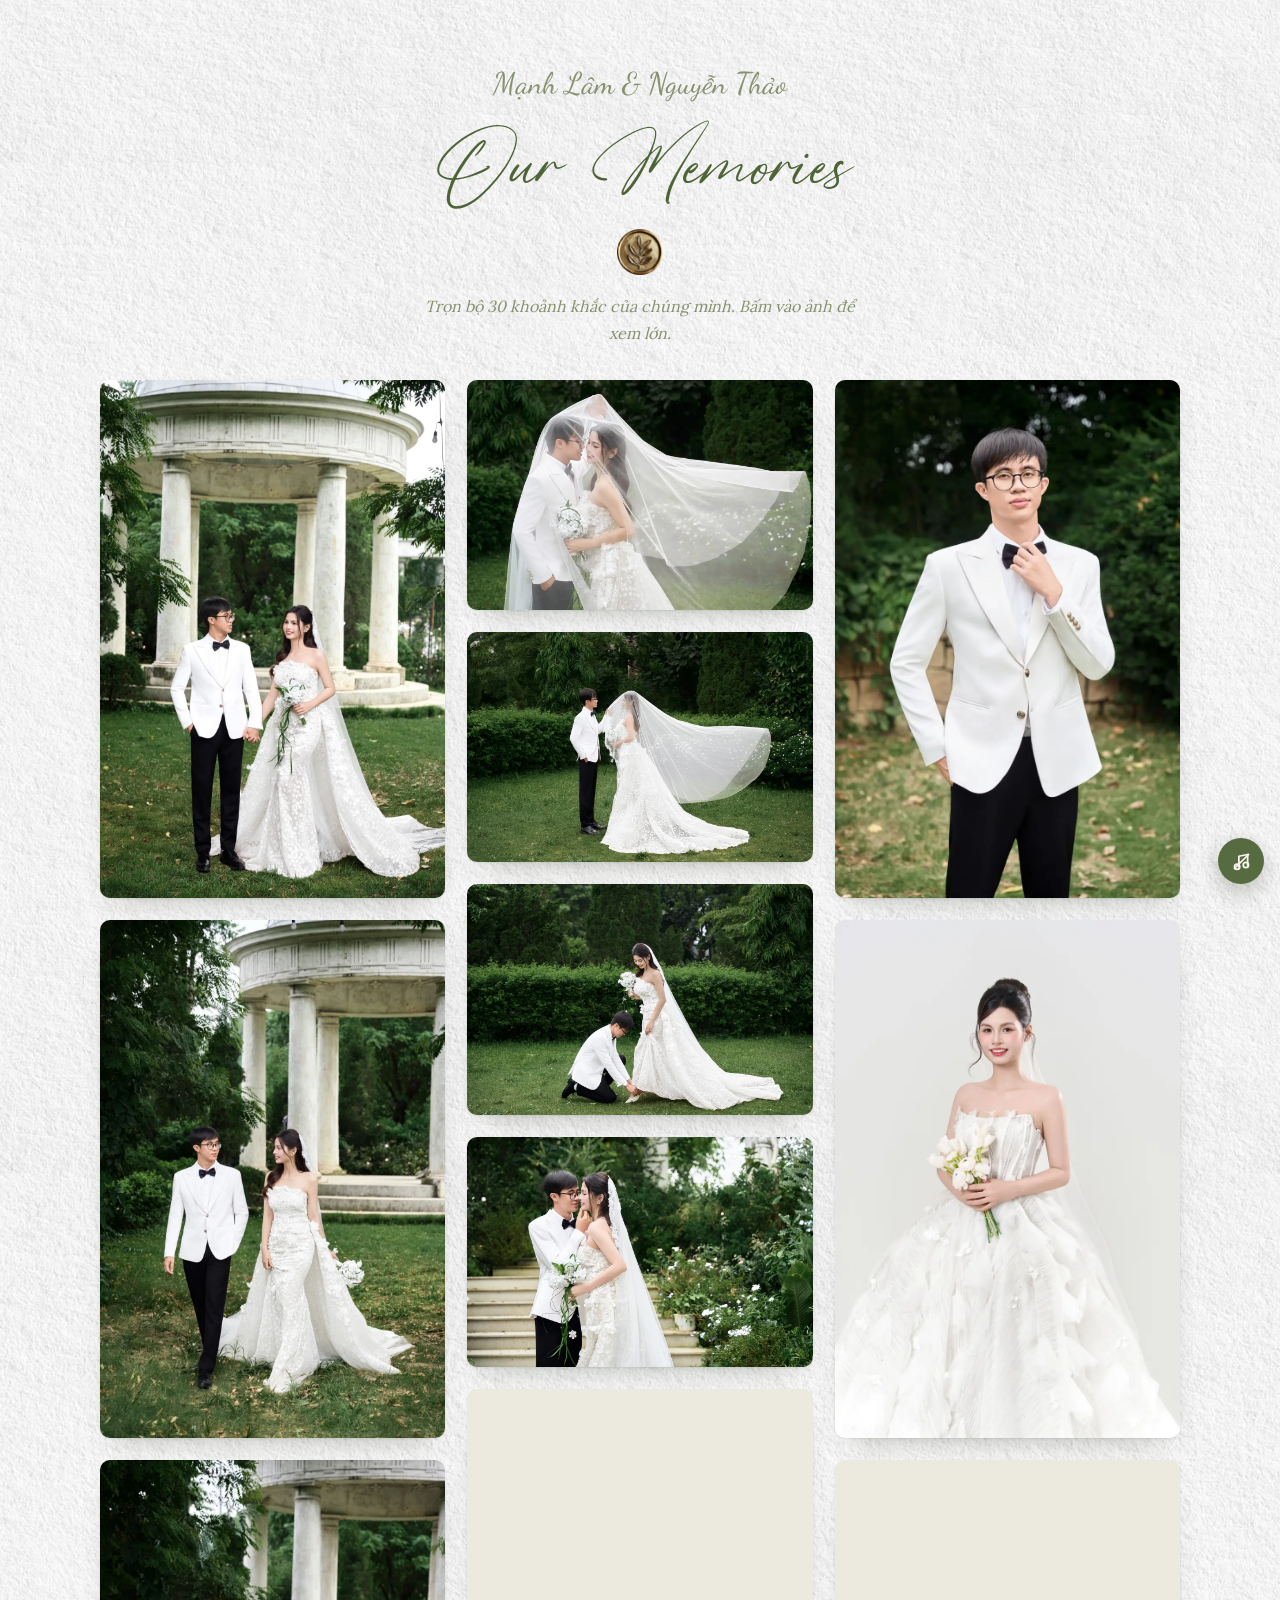
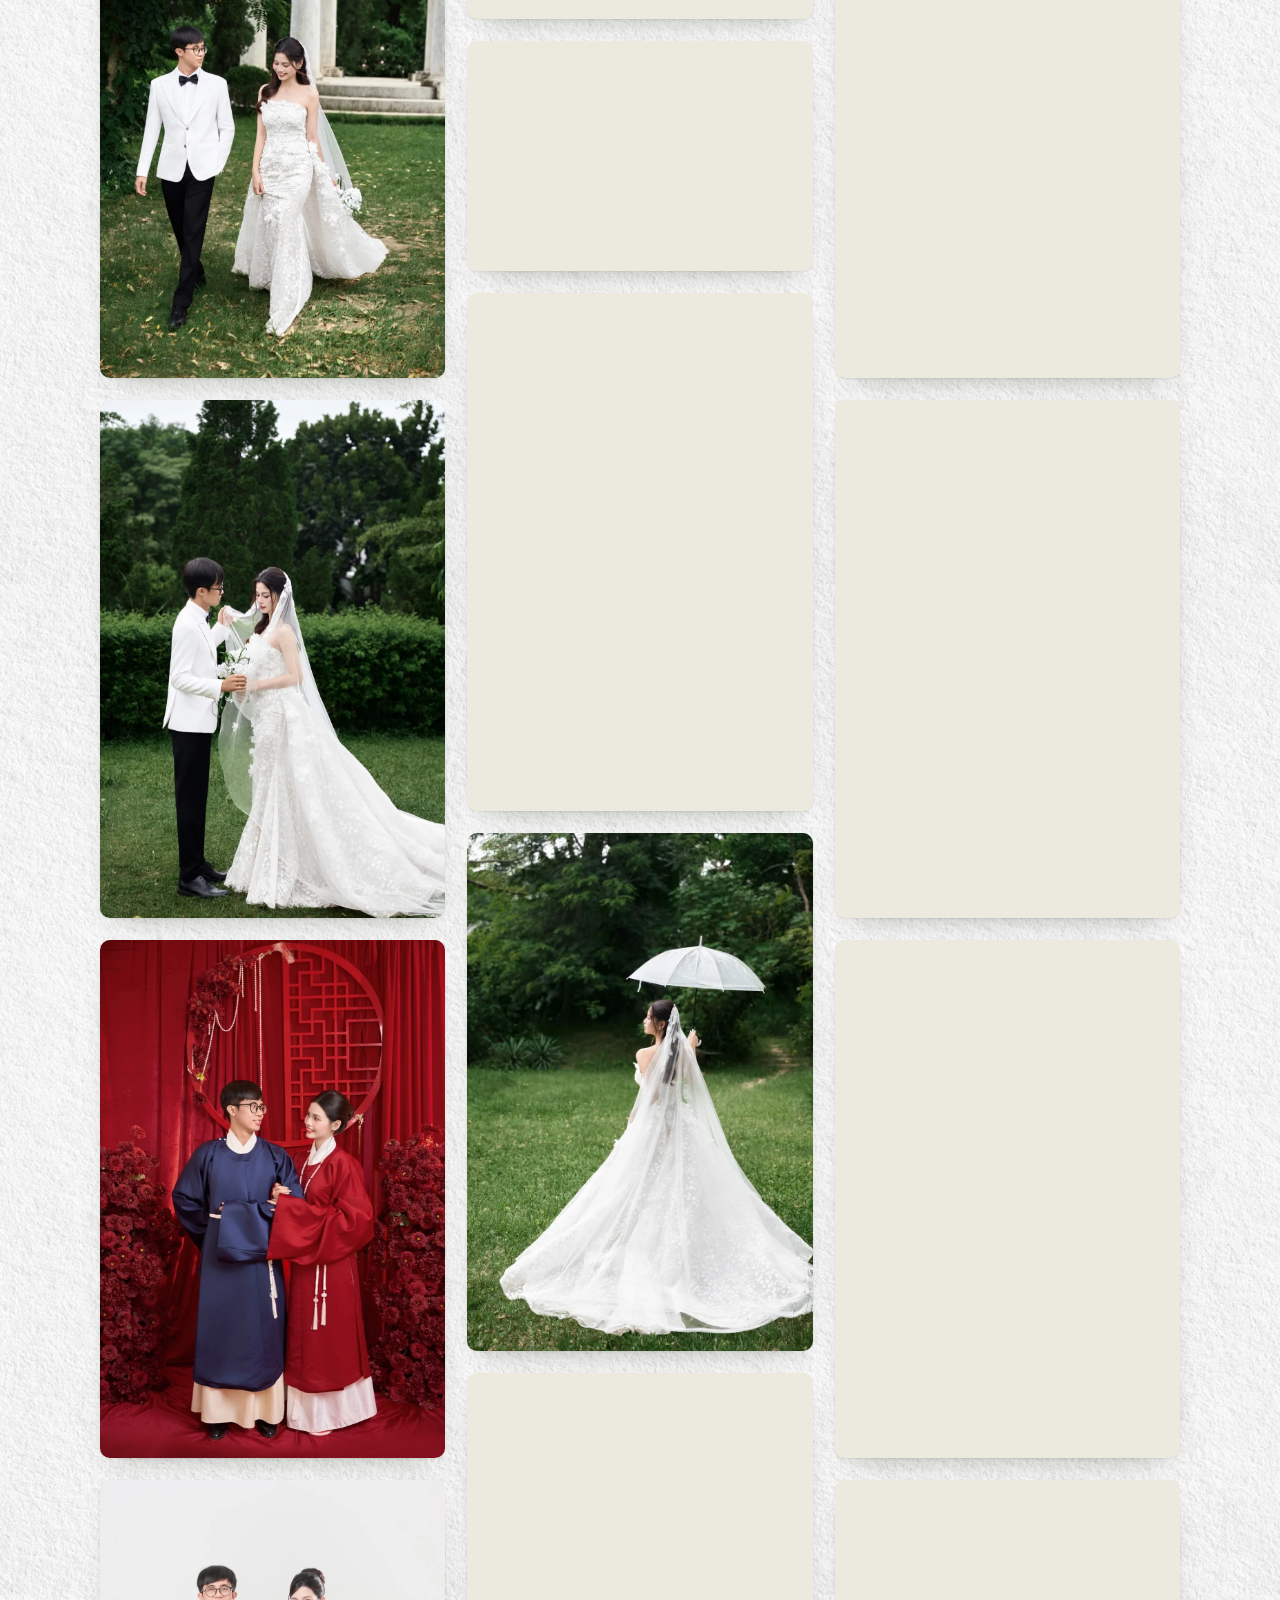
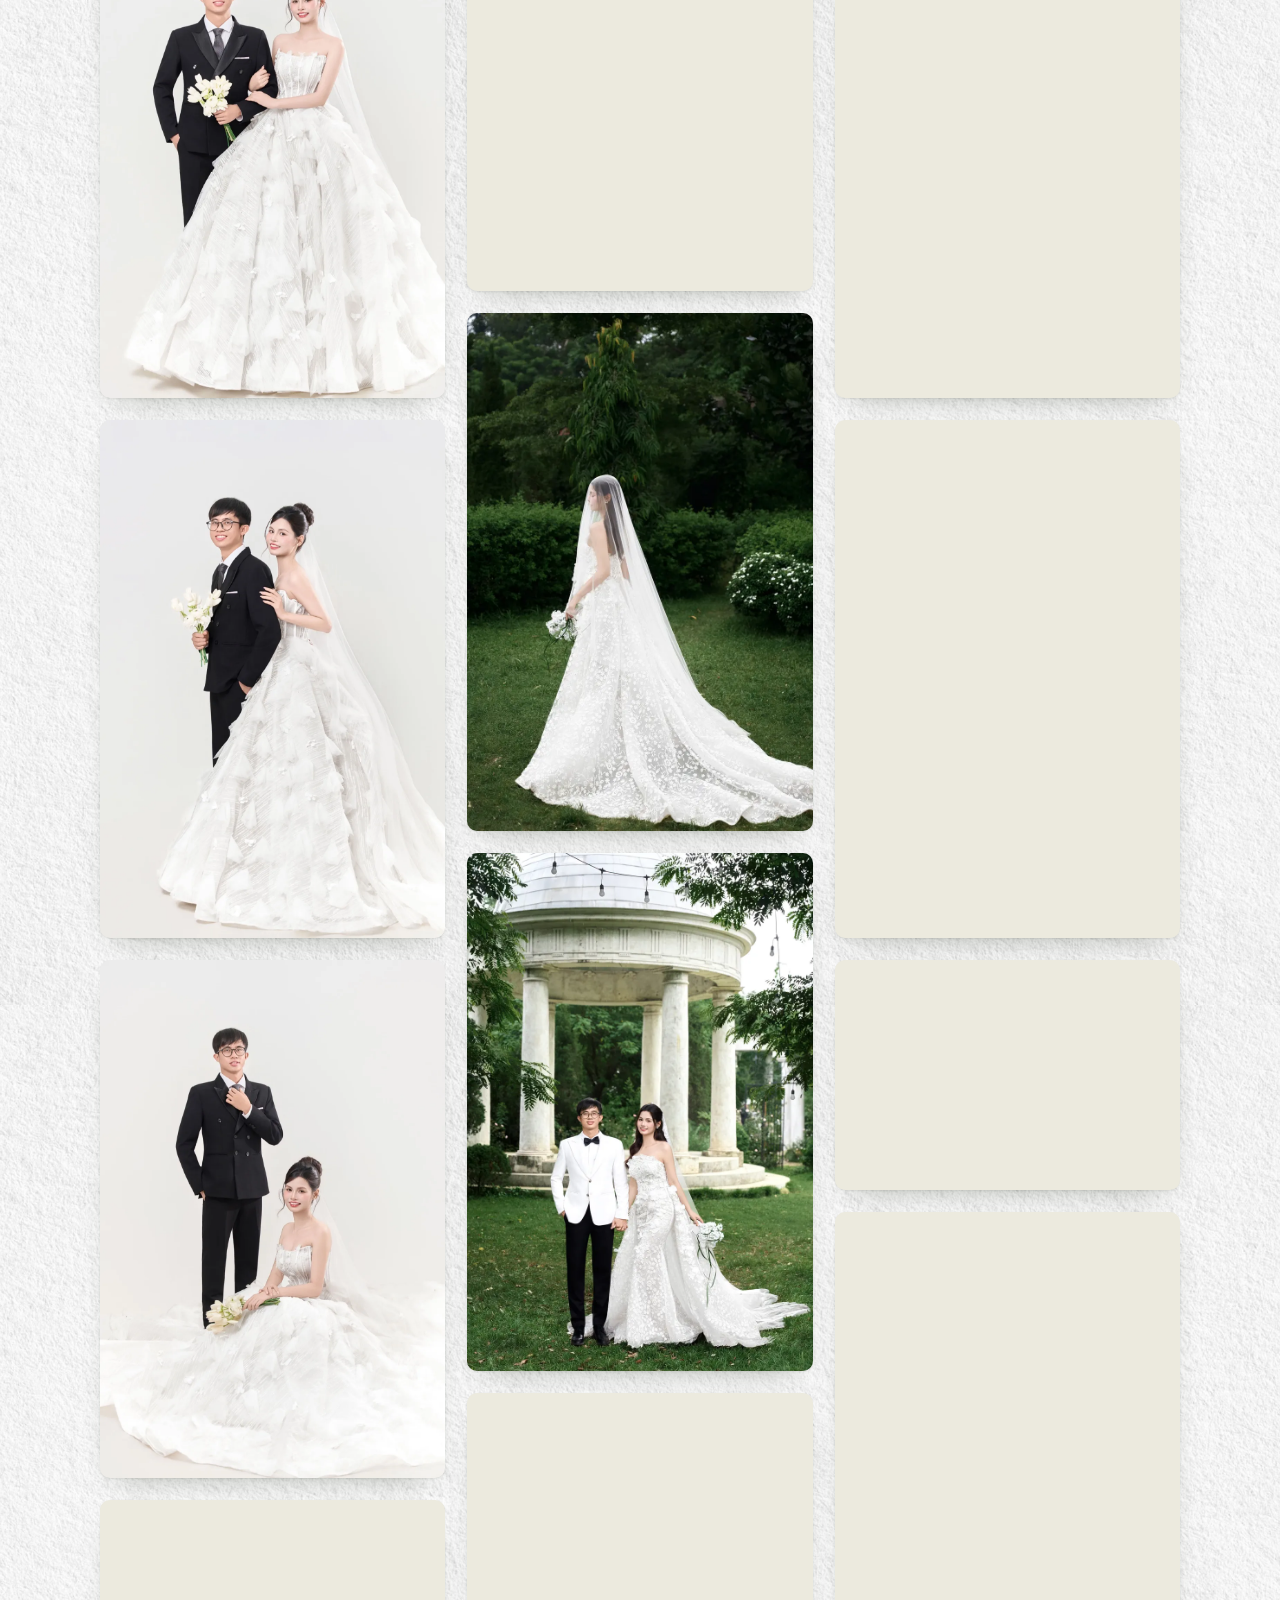
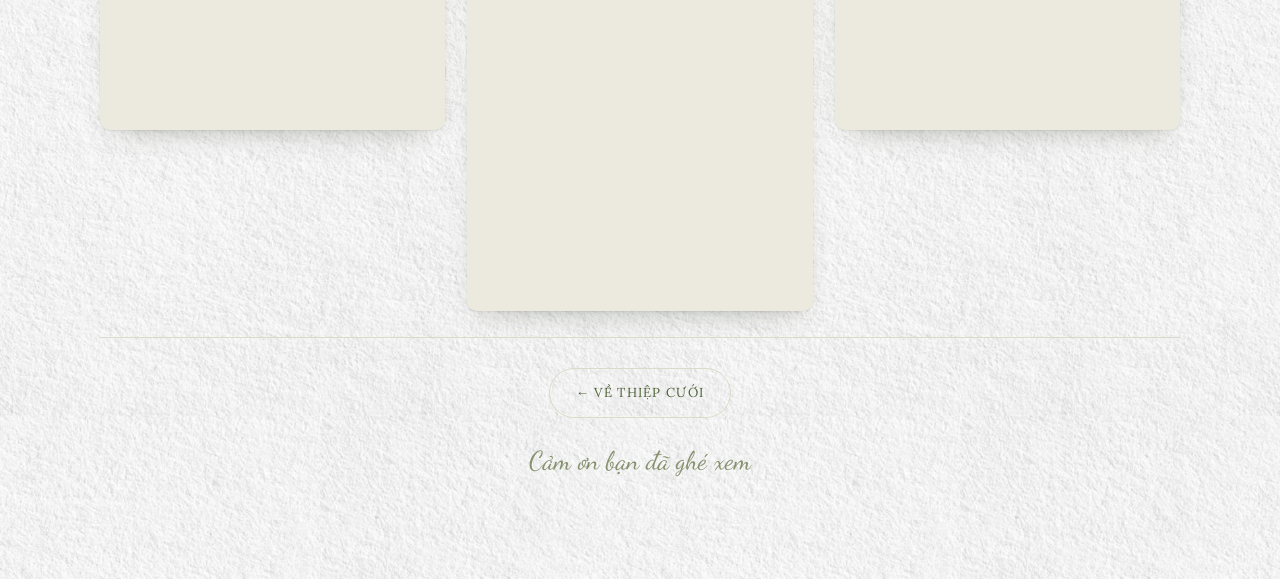
==== album.html @ 91234e89 "Create album page" ====
<!doctype html>
<html lang="vi">
  <head>
    <meta charset="utf-8" />
    <meta
      name="viewport"
      content="width=device-width, initial-scale=1, viewport-fit=cover"
    />
    <title>Album ảnh cưới - Mạnh Lâm &amp; Nguyễn Thảo</title>
    <meta
      name="description"
      content="Trọn bộ 30 ảnh cưới của Mạnh Lâm và Nguyễn Thảo."
    />
    <link rel="canonical" href="https://manhthao-wedding-ashen.vercel.app/album.html" />
    <meta property="og:type" content="website" />
    <meta property="og:site_name" content="Thiệp cưới Mạnh Lâm &amp; Nguyễn Thảo" />
    <meta property="og:locale" content="vi_VN" />
    <meta property="og:url" content="https://manhthao-wedding-ashen.vercel.app/album.html" />
    <meta property="og:title" content="Album ảnh cưới - Mạnh Lâm &amp; Nguyễn Thảo" />
    <meta
      property="og:description"
      content="Trọn bộ 30 ảnh cưới của Mạnh Lâm và Nguyễn Thảo."
    />
    <meta
      property="og:image"
      content="https://manhthao-wedding-ashen.vercel.app/asset/images/share.jpg"
    />
    <meta property="og:image:type" content="image/jpeg" />
    <meta property="og:image:width" content="1200" />
    <meta property="og:image:height" content="630" />
    <meta name="twitter:card" content="summary_large_image" />
    <link rel="stylesheet" href="asset/css/02-fonts.css" />
    <link rel="stylesheet" href="asset/css/04-text-size-adjust.css" />
    <style>
      @font-face {
        font-family: "High Spirited";
        src: url("asset/fonts/vip-high-spirited.otf") format("opentype");
        font-style: normal;
        font-display: swap;
      }

      :root {
        --paper: #f7f5ee;
        --ink: #4e6437;
        --line: #d9dcc9;
        --mute: #86916f;
        --veil: rgba(24, 31, 17, 0.95);
      }

      *,
      *::before,
      *::after {
        box-sizing: border-box;
      }

      body {
        margin: 0;
        background: var(--paper) url("asset/images/background.jpg") repeat center /
          640px auto;
        color: var(--ink);
        font: 400 16px/1.65 Lora, Georgia, "Times New Roman", serif;
      }

      a {
        color: inherit;
      }

      :focus-visible {
        outline: 2px solid var(--ink);
        outline-offset: 3px;
      }

      .page {
        max-width: 1120px;
        margin: 0 auto;
        padding: 0 20px 96px;
      }

      /* ---------- đầu trang ---------- */
      .masthead {
        text-align: center;
        padding: 68px 0 34px;
      }

      .eyebrow {
        font-family: "Dancing Script", cursive;
        font-size: 30px;
        line-height: 1;
        color: var(--mute);
      }

      .display {
        margin: 6px 0 0;
        font-family: "High Spirited", "Brush Script MT", cursive;
        font-size: clamp(62px, 12vw, 104px);
        font-weight: 400;
        line-height: 1.05;
        text-wrap: balance;
      }

      /* con dấu sáp nhánh ô liu, lấy lại từ thiệp */
      .seal {
        display: block;
        width: 46px;
        height: 46px;
        margin: 16px auto 18px;
      }

      .standfirst {
        max-width: 46ch;
        margin: 0 auto;
        font-style: italic;
        color: var(--mute);
      }

      /* ---------- lưới ảnh ---------- */
      .gallery {
        columns: 3 260px;
        column-gap: 22px;
      }

      .shot {
        margin: 0 0 22px;
        break-inside: avoid;
      }

      .shot button {
        all: unset;
        display: block;
        width: 100%;
        cursor: zoom-in;
      }

      .shot img {
        display: block;
        width: 100%;
        height: auto;
        border-radius: 10px;
        background: #eceade;
        box-shadow: 0 1px 2px rgba(39, 50, 28, 0.08),
          0 14px 30px -18px rgba(39, 50, 28, 0.4);
        transition: transform 0.45s cubic-bezier(0.2, 0.8, 0.2, 1),
          box-shadow 0.45s ease;
      }

      .shot button:hover img,
      .shot button:focus-visible img {
        transform: translateY(-3px);
        box-shadow: 0 2px 4px rgba(39, 50, 28, 0.1),
          0 22px 42px -18px rgba(39, 50, 28, 0.48);
      }

      /* hiện dần khi cuộn tới */
      .reveal {
        opacity: 0;
        transform: translateY(18px);
        transition: opacity 0.9s ease, transform 0.9s cubic-bezier(0.2, 0.8, 0.2, 1);
      }

      .reveal.in {
        opacity: 1;
        transform: none;
      }

      /* ---------- chân trang ---------- */
      .foot {
        margin-top: 26px;
        padding-top: 30px;
        border-top: 1px solid var(--line);
        text-align: center;
      }

      .back {
        display: inline-flex;
        align-items: center;
        gap: 10px;
        padding: 13px 26px;
        border: 1px solid var(--line);
        border-radius: 9999px;
        font-size: 13px;
        letter-spacing: 0.1em;
        text-transform: uppercase;
        text-decoration: none;
        transition: background 0.25s ease, border-color 0.25s ease, color 0.25s ease;
      }

      .back:hover {
        background: var(--ink);
        border-color: var(--ink);
        color: var(--paper);
      }

      .signoff {
        margin: 22px 0 0;
        font-family: "Dancing Script", cursive;
        font-size: 26px;
        color: var(--mute);
      }

      /* ---------- xem toàn màn hình ---------- */
      .viewer {
        position: fixed;
        inset: 0;
        z-index: 90;
        display: none;
        align-items: center;
        justify-content: center;
        padding: 22px;
        background: var(--veil);
        opacity: 0;
        transition: opacity 0.22s ease;
      }

      .viewer.open {
        display: flex;
        opacity: 1;
      }

      .viewer img {
        max-width: 100%;
        max-height: calc(100dvh - 112px);
        display: block;
        object-fit: contain;
        border-radius: 4px;
        box-shadow: 0 30px 70px -24px rgba(0, 0, 0, 0.8);
        transition: opacity 0.22s ease;
      }

      .viewer .count {
        position: absolute;
        left: 0;
        right: 0;
        bottom: 24px;
        text-align: center;
        color: rgba(247, 245, 238, 0.82);
        font-size: 13px;
        letter-spacing: 0.14em;
        font-variant-numeric: tabular-nums;
      }

      .viewer button {
        position: absolute;
        display: grid;
        place-items: center;
        border: 1px solid rgba(247, 245, 238, 0.3);
        border-radius: 9999px;
        background: rgba(24, 31, 17, 0.34);
        color: rgba(247, 245, 238, 0.94);
        cursor: pointer;
        transition: background 0.22s ease;
      }

      .viewer button:hover {
        background: rgba(247, 245, 238, 0.18);
      }

      .viewer .prev,
      .viewer .next {
        top: 50%;
        transform: translateY(-50%);
        width: 48px;
        height: 48px;
        font-size: 22px;
        line-height: 1;
      }

      .viewer .prev {
        left: 16px;
      }

      .viewer .next {
        right: 16px;
      }

      .viewer .shut {
        top: 18px;
        right: 18px;
        width: 42px;
        height: 42px;
        font-size: 17px;
      }

      /* ---------- nhạc lễ đường ---------- */
      .tune {
        position: fixed;
        right: 16px;
        bottom: 16px;
        z-index: 60;
        width: 46px;
        height: 46px;
        display: grid;
        place-items: center;
        padding: 0;
        border: 0;
        border-radius: 9999px;
        background: var(--ink);
        color: var(--paper);
        cursor: pointer;
        opacity: 0.95;
        box-shadow: 0 8px 22px rgba(39, 50, 28, 0.28);
        transition: opacity 0.22s ease, transform 0.22s ease;
      }

      .tune:hover {
        opacity: 1;
        transform: translateY(-1px);
      }

      .tune svg {
        display: block;
        width: 21px;
        height: 21px;
        fill: none;
        stroke: currentColor;
        stroke-width: 2;
        stroke-linecap: round;
        stroke-linejoin: round;
      }

      .tune .slash {
        display: none;
      }

      .tune.off .slash {
        display: block;
      }

      @media (max-width: 700px) {
        .page {
          padding: 0 14px 76px;
        }

        .masthead {
          padding: 44px 0 24px;
        }

        .gallery {
          columns: 2 140px;
          column-gap: 12px;
        }

        .shot {
          margin-bottom: 12px;
        }

        .shot img {
          border-radius: 7px;
        }

        .viewer .prev,
        .viewer .next {
          width: 40px;
          height: 40px;
        }
      }

      @media (prefers-reduced-motion: reduce) {
        *,
        *::before,
        *::after {
          transition: none !important;
        }

        .reveal {
          opacity: 1;
          transform: none;
        }
      }
    </style>
  </head>
  <body>
    <div class="page">
      <header class="masthead">
        <div class="eyebrow">Mạnh Lâm &amp; Nguyễn Thảo</div>
        <h1 class="display">Our Memories</h1>
        <img
          class="seal"
          src="asset/images/side-card-icon.png"
          alt=""
          width="46"
          height="46"
        />
        <p class="standfirst">
          Trọn bộ 30 khoảnh khắc của chúng mình. Bấm vào ảnh để xem lớn.
        </p>
      </header>

      <main class="gallery">
        <figure class="shot reveal"><button type="button"><img src="asset/images/album-01.webp" width="1000" height="1500" loading="lazy" decoding="async" alt="Cô dâu chú rể bên hàng cột trắng trong vườn" /></button></figure>
        <figure class="shot reveal"><button type="button"><img src="asset/images/album-02.webp" width="1000" height="1500" loading="lazy" decoding="async" alt="Cô dâu chú rể dắt tay nhau dạo trong vườn" /></button></figure>
        <figure class="shot reveal"><button type="button"><img src="asset/images/album-03.webp" width="1000" height="1500" loading="lazy" decoding="async" alt="Cô dâu chú rể sánh bước dưới vòm cây" /></button></figure>
        <figure class="shot reveal"><button type="button"><img src="asset/images/album-04.webp" width="1000" height="1500" loading="lazy" decoding="async" alt="Chú rể chỉnh voan cho cô dâu trên thảm cỏ" /></button></figure>
        <figure class="shot reveal"><button type="button"><img src="asset/images/album-05.webp" width="1000" height="1500" loading="lazy" decoding="async" alt="Cô dâu chú rể trong trang phục truyền thống trên nền đỏ" /></button></figure>
        <figure class="shot reveal"><button type="button"><img src="asset/images/album-06.webp" width="1000" height="1500" loading="lazy" decoding="async" alt="Cô dâu chú rể chụp trong studio nền trắng" /></button></figure>
        <figure class="shot reveal"><button type="button"><img src="asset/images/album-07.webp" width="1000" height="1500" loading="lazy" decoding="async" alt="Cô dâu tựa vai chú rể, ảnh studio nền trắng" /></button></figure>
        <figure class="shot reveal"><button type="button"><img src="asset/images/album-08.webp" width="1000" height="1500" loading="lazy" decoding="async" alt="Cô dâu ngồi xoè váy, chú rể đứng bên cạnh" /></button></figure>
        <figure class="shot reveal"><button type="button"><img src="asset/images/album-09.webp" width="1200" height="800" loading="lazy" decoding="async" alt="Hai người cùng tung voan cưới trong vườn" /></button></figure>
        <figure class="shot reveal"><button type="button"><img src="asset/images/album-10.webp" width="1200" height="800" loading="lazy" decoding="async" alt="Chú rể nghiêng người bên cô dâu dưới lớp voan" /></button></figure>
        <figure class="shot reveal"><button type="button"><img src="asset/images/album-11.webp" width="1200" height="800" loading="lazy" decoding="async" alt="Voan cưới bay trong gió trên thảm cỏ" /></button></figure>
        <figure class="shot reveal"><button type="button"><img src="asset/images/album-12.webp" width="1200" height="800" loading="lazy" decoding="async" alt="Chú rể quỳ xuống chỉnh tà váy cho cô dâu" /></button></figure>
        <figure class="shot reveal"><button type="button"><img src="asset/images/album-13.webp" width="1200" height="800" loading="lazy" decoding="async" alt="Khoảnh khắc cận cảnh hai người bên bó hoa cưới" /></button></figure>
        <figure class="shot reveal"><button type="button"><img src="asset/images/album-14.webp" width="1200" height="800" loading="lazy" decoding="async" alt="Cô dâu chú rể trò chuyện dưới chiếc dù trắng" /></button></figure>
        <figure class="shot reveal"><button type="button"><img src="asset/images/album-15.webp" width="1200" height="800" loading="lazy" decoding="async" alt="Hai người che dù trắng giữa vườn cây xanh" /></button></figure>
        <figure class="shot reveal"><button type="button"><img src="asset/images/album-16.webp" width="800" height="1200" loading="lazy" decoding="async" alt="Chú rể nâng tay cô dâu trên thảm cỏ" /></button></figure>
        <figure class="shot reveal"><button type="button"><img src="asset/images/album-17.webp" width="800" height="1200" loading="lazy" decoding="async" alt="Cô dâu quay lưng, voan dài trải trên cỏ" /></button></figure>
        <figure class="shot reveal"><button type="button"><img src="asset/images/album-18.webp" width="800" height="1200" loading="lazy" decoding="async" alt="Cô dâu chú rể bên nhau dưới dù trắng" /></button></figure>
        <figure class="shot reveal"><button type="button"><img src="asset/images/album-19.webp" width="800" height="1200" loading="lazy" decoding="async" alt="Cô dâu một mình giữa vườn hoa trắng" /></button></figure>
        <figure class="shot reveal"><button type="button"><img src="asset/images/album-20.webp" width="800" height="1200" loading="lazy" decoding="async" alt="Cô dâu chú rể trước dãy cột của nhà vòm" /></button></figure>
        <figure class="shot reveal"><button type="button"><img src="asset/images/album-21.webp" width="800" height="1200" loading="lazy" decoding="async" alt="Chân dung chú rể chỉnh tay áo" /></button></figure>
        <figure class="shot reveal"><button type="button"><img src="asset/images/album-22.webp" width="800" height="1200" loading="lazy" decoding="async" alt="Chân dung chú rể trong vườn" /></button></figure>
        <figure class="shot reveal"><button type="button"><img src="asset/images/album-23.webp" width="800" height="1200" loading="lazy" decoding="async" alt="Chân dung cô dâu cầm hoa cưới" /></button></figure>
        <figure class="shot reveal"><button type="button"><img src="asset/images/album-24.webp" width="800" height="1200" loading="lazy" decoding="async" alt="Cô dâu trong chiếc váy xoè, ảnh studio" /></button></figure>
        <figure class="shot reveal"><button type="button"><img src="asset/images/album-25.webp" width="800" height="1200" loading="lazy" decoding="async" alt="Cô dâu chú rể đứng cạnh nhau trong studio" /></button></figure>
        <figure class="shot reveal"><button type="button"><img src="asset/images/album-26.webp" width="800" height="1200" loading="lazy" decoding="async" alt="Chú rể vest đen bên cô dâu váy cưới trắng" /></button></figure>
        <figure class="shot reveal"><button type="button"><img src="asset/images/album-27.webp" width="800" height="1200" loading="lazy" decoding="async" alt="Cô dâu chú rể tựa vào nhau trong studio" /></button></figure>
        <figure class="shot reveal"><button type="button"><img src="asset/images/album-28.webp" width="800" height="1200" loading="lazy" decoding="async" alt="Chú rể cầm hoa đứng sau cô dâu" /></button></figure>
        <figure class="shot reveal"><button type="button"><img src="asset/images/album-29.webp" width="1200" height="800" loading="lazy" decoding="async" alt="Cô dâu chú rể cùng nhìn về phía ống kính" /></button></figure>
        <figure class="shot reveal"><button type="button"><img src="asset/images/album-30.webp" width="800" height="1200" loading="lazy" decoding="async" alt="Cô dâu chú rể bên khung cửa sổ đầy nắng" /></button></figure>
      </main>

      <footer class="foot">
        <a class="back" href="index.html">← Về thiệp cưới</a>
        <p class="signoff">Cảm ơn bạn đã ghé xem</p>
      </footer>
    </div>

    <div
      class="viewer"
      id="viewer"
      role="dialog"
      aria-modal="true"
      aria-label="Xem ảnh cỡ lớn"
    >
      <button class="shut" type="button" id="shut" aria-label="Đóng">✕</button>
      <button class="prev" type="button" id="prev" aria-label="Ảnh trước">‹</button>
      <img id="stage" alt="" />
      <button class="next" type="button" id="next" aria-label="Ảnh sau">›</button>
      <div class="count" id="count"></div>
    </div>

    <audio id="song" src="asset/audio/le_duong.m4a" loop preload="metadata"></audio>
    <button class="tune off" type="button" id="tune" aria-pressed="false" title="Bật nhạc">
      <svg viewBox="0 0 24 24" aria-hidden="true">
        <path d="M9 18V6l10-2v12" />
        <circle cx="7" cy="18" r="3" />
        <circle cx="17" cy="16" r="3" />
        <path class="slash" d="M4 20L20 4" />
      </svg>
    </button>

    <script>
      (function () {
        var shots = [].slice.call(document.querySelectorAll(".gallery img"));
        var viewer = document.getElementById("viewer");
        var stage = document.getElementById("stage");
        var count = document.getElementById("count");
        var at = 0;

        /* hiện dần khi cuộn tới */
        var figures = [].slice.call(document.querySelectorAll(".reveal"));
        if ("IntersectionObserver" in window) {
          var obs = new IntersectionObserver(
            function (entries) {
              entries.forEach(function (entry) {
                if (!entry.isIntersecting) return;
                entry.target.classList.add("in");
                obs.unobserve(entry.target);
              });
            },
            { rootMargin: "0px 0px -8% 0px", threshold: 0.05 }
          );
          figures.forEach(function (f) {
            obs.observe(f);
          });
        } else {
          figures.forEach(function (f) {
            f.classList.add("in");
          });
        }

        /* tải sẵn ảnh liền kề để lật cho mượt */
        function warm(i) {
          [i - 1, i + 1].forEach(function (j) {
            var shot = shots[(j + shots.length) % shots.length];
            if (!shot) return;
            var im = new Image();
            im.decoding = "async";
            im.src = shot.src;
          });
        }

        function show(i) {
          at = (i + shots.length) % shots.length;
          var shot = shots[at];
          stage.style.opacity = "0";
          var pre = new Image();
          pre.onload = function () {
            stage.src = shot.src;
            stage.alt = shot.alt;
            requestAnimationFrame(function () {
              stage.style.opacity = "1";
            });
          };
          pre.src = shot.src;
          count.textContent = at + 1 + " / " + shots.length;
          warm(at);
        }

        function open(i) {
          show(i);
          viewer.classList.add("open");
          document.body.style.overflow = "hidden";
        }

        function shut() {
          viewer.classList.remove("open");
          document.body.style.overflow = "";
          stage.removeAttribute("src");
        }

        shots.forEach(function (shot, i) {
          shot.parentNode.addEventListener("click", function () {
            open(i);
          });
        });

        document.getElementById("shut").addEventListener("click", shut);
        document.getElementById("prev").addEventListener("click", function () {
          show(at - 1);
        });
        document.getElementById("next").addEventListener("click", function () {
          show(at + 1);
        });
        viewer.addEventListener("click", function (e) {
          if (e.target === viewer) shut();
        });

        document.addEventListener("keydown", function (e) {
          if (!viewer.classList.contains("open")) return;
          if (e.key === "Escape") shut();
          if (e.key === "ArrowLeft") show(at - 1);
          if (e.key === "ArrowRight") show(at + 1);
        });

        /* quẹt ngang trên điện thoại */
        var x0 = null;
        var y0 = null;
        viewer.addEventListener(
          "touchstart",
          function (e) {
            var t = e.changedTouches[0];
            x0 = t.clientX;
            y0 = t.clientY;
          },
          { passive: true }
        );
        viewer.addEventListener(
          "touchend",
          function (e) {
            if (x0 === null) return;
            var t = e.changedTouches[0];
            var dx = t.clientX - x0;
            var dy = t.clientY - y0;
            x0 = null;
            if (Math.abs(dx) > 45 && Math.abs(dx) > Math.abs(dy)) {
              show(dx < 0 ? at + 1 : at - 1);
            }
          },
          { passive: true }
        );
      })();
    </script>
  </body>
</html>
---- asset/css/02-fonts.css ----
@font-face{font-family:'Lora';src:url('../fonts/lora-regular.ttf') format('truetype');font-style:normal;font-weight:400;font-display:swap;}
@font-face{font-family:'Lora';src:url('../fonts/lora-semibold.ttf') format('truetype');font-style:normal;font-weight:600;font-display:swap;}
@font-face{font-family:'Dancing Script';src:url('../fonts/DancingScript-Regular.ttf') format('truetype');font-style:normal;font-weight:400;font-display:swap;}
@font-face{font-family:'Dancing Script';src:url('../fonts/DancingScript-Medium.ttf') format('truetype');font-style:normal;font-weight:500;font-display:swap;}
@font-face{font-family:'Dancing Script';src:url('../fonts/DancingScript-SemiBold.ttf') format('truetype');font-style:normal;font-weight:600;font-display:swap;}
@font-face{font-family:'Dancing Script';src:url('../fonts/DancingScript-Bold.ttf') format('truetype');font-style:normal;font-weight:700;font-display:swap;}
---- asset/css/04-text-size-adjust.css ----
html {
  -webkit-text-size-adjust: 100%;
  text-size-adjust: 100%;
}
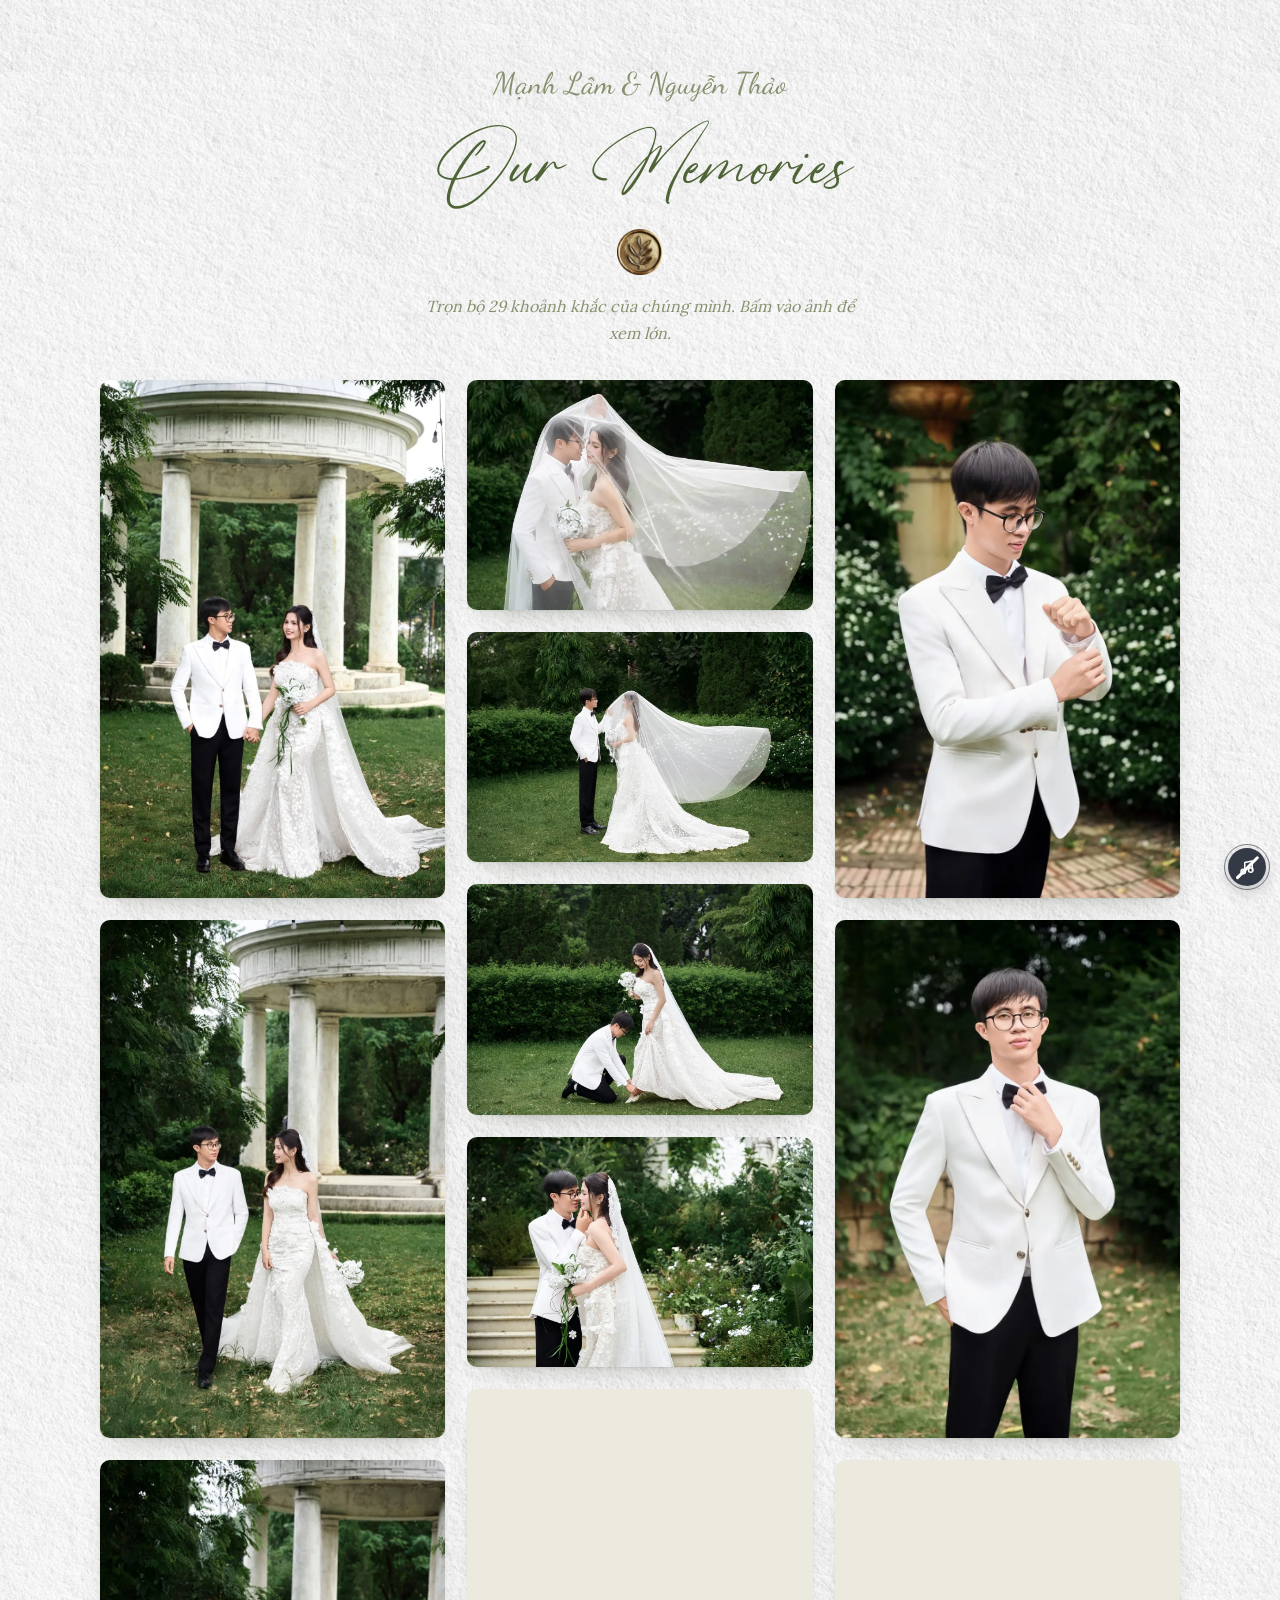
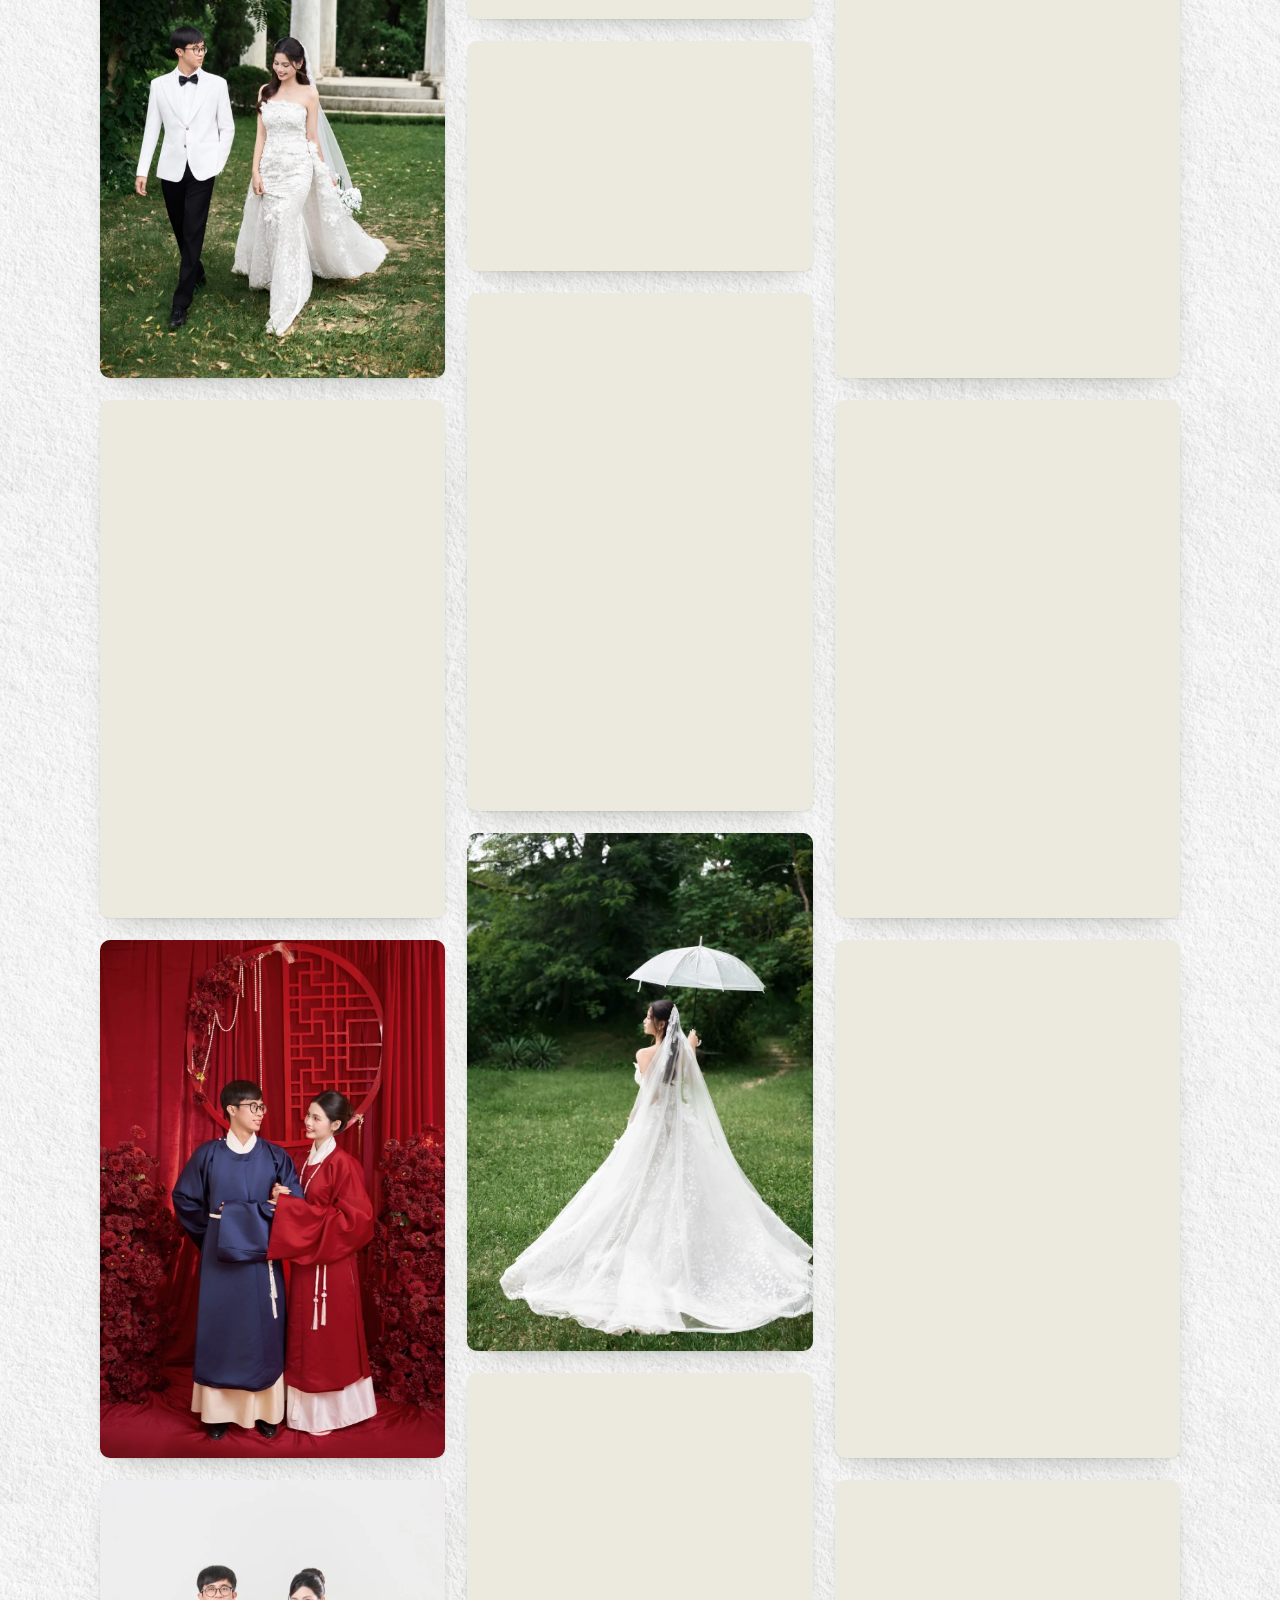
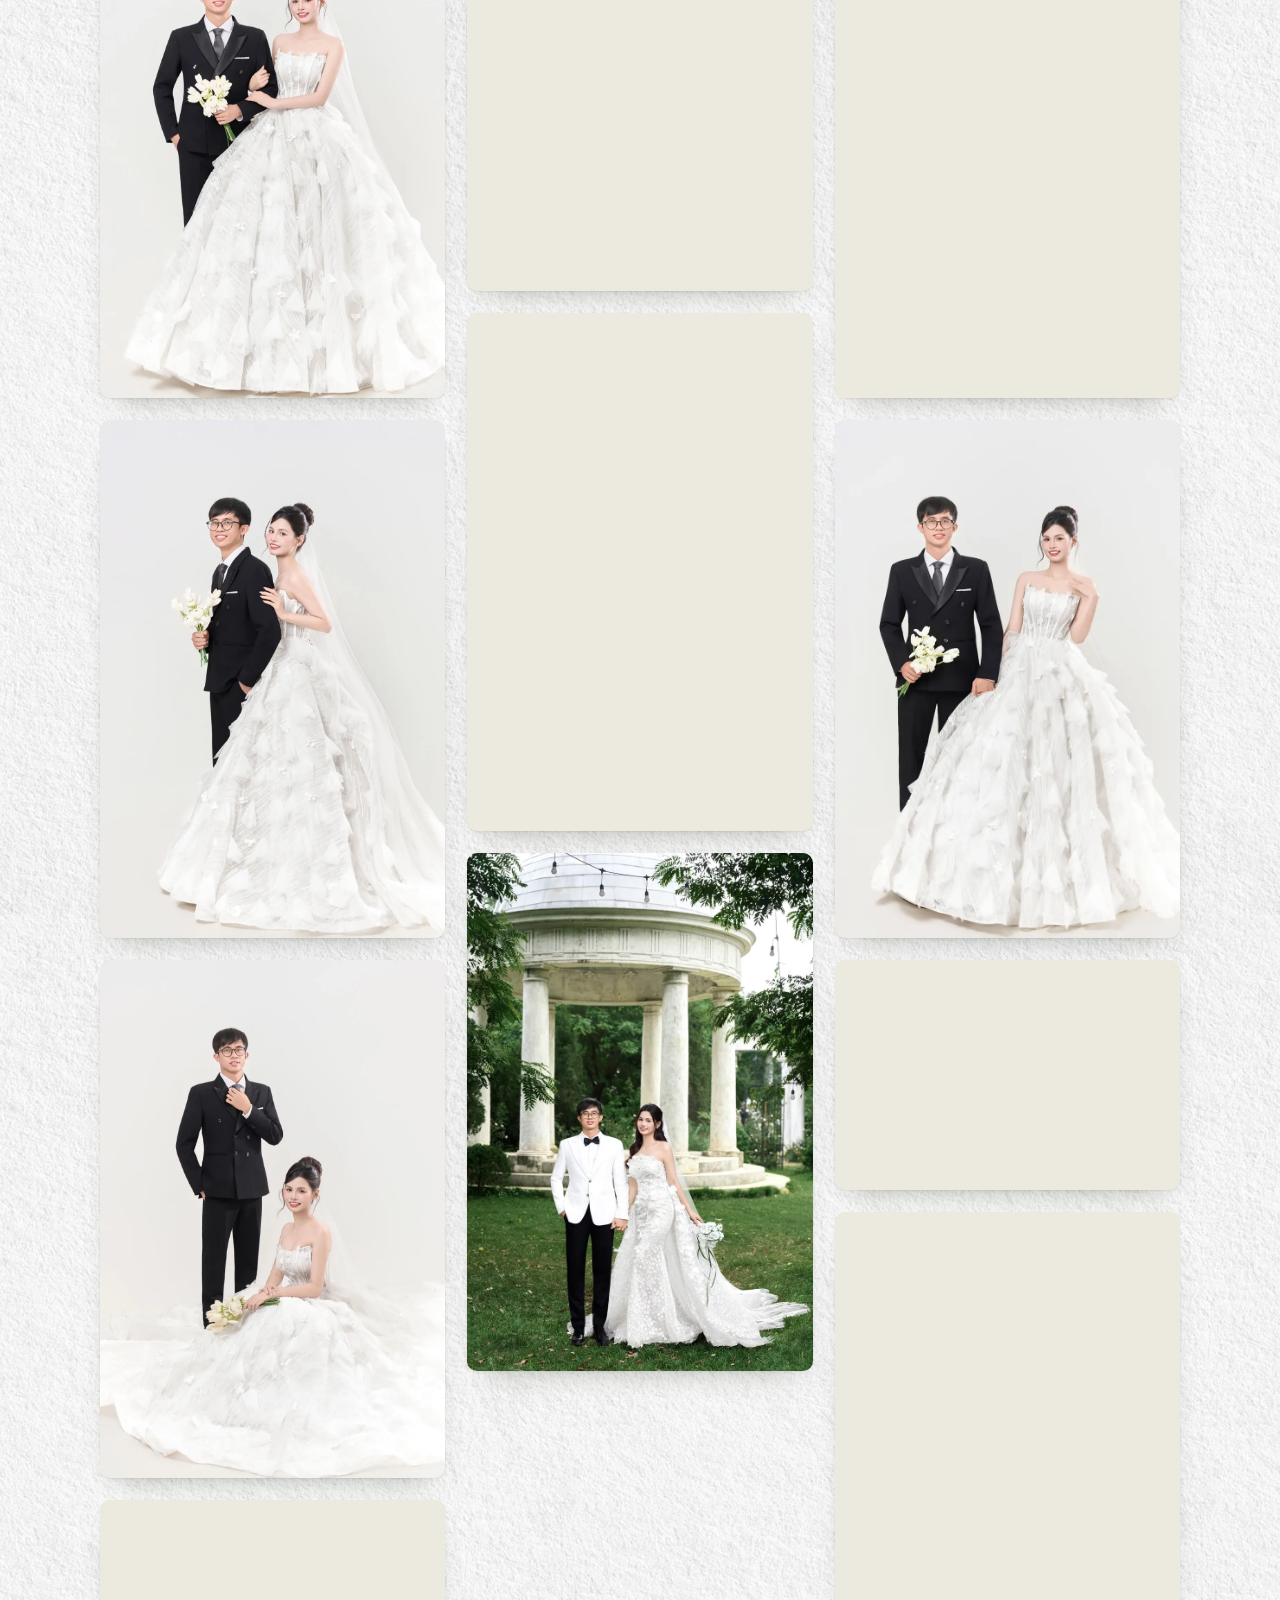
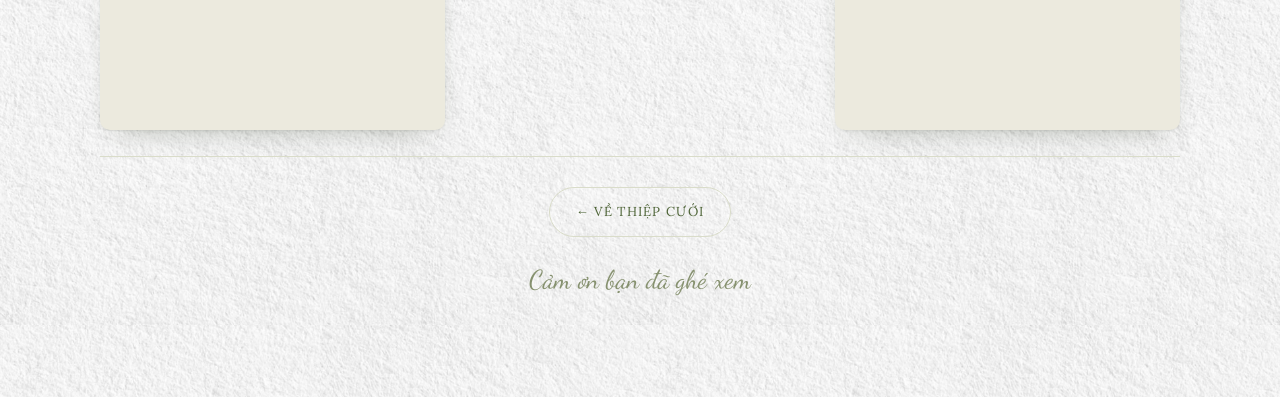
==== commit f160298f: "update" ====
--- a/album.html
+++ b/album.html
@@ -7,9 +7,12 @@
       content="width=device-width, initial-scale=1, viewport-fit=cover"
     />
     <title>Album ảnh cưới - Mạnh Lâm &amp; Nguyễn Thảo</title>
+    <link rel="icon" sizes="32x32" href="asset/images/favicon-32.png" />
+    <link rel="icon" sizes="64x64" href="asset/images/favicon-64.png" />
+    <link rel="apple-touch-icon" href="asset/images/apple-touch-icon.png" />
     <meta
       name="description"
-      content="Trọn bộ 30 ảnh cưới của Mạnh Lâm và Nguyễn Thảo."
+      content="Trọn bộ 29 ảnh cưới của Mạnh Lâm và Nguyễn Thảo."
     />
     <link rel="canonical" href="https://manhthao-wedding-ashen.vercel.app/album.html" />
     <meta property="og:type" content="website" />
@@ -19,7 +22,7 @@
     <meta property="og:title" content="Album ảnh cưới - Mạnh Lâm &amp; Nguyễn Thảo" />
     <meta
       property="og:description"
-      content="Trọn bộ 30 ảnh cưới của Mạnh Lâm và Nguyễn Thảo."
+      content="Trọn bộ 29 ảnh cưới của Mạnh Lâm và Nguyễn Thảo."
     />
     <meta
       property="og:image"
@@ -281,35 +284,35 @@
       }
 
       /* ---------- nhạc lễ đường ---------- */
+      /* cùng kiểu với nút nhạc trên thiệp: nốt nhạc xoay khi phát, gạch chéo khi tắt */
       .tune {
         position: fixed;
-        right: 16px;
-        bottom: 16px;
+        right: 14px;
+        bottom: 14px;
         z-index: 60;
-        width: 46px;
-        height: 46px;
+        width: 38px;
+        height: 38px;
         display: grid;
         place-items: center;
         padding: 0;
         border: 0;
         border-radius: 9999px;
-        background: var(--ink);
-        color: var(--paper);
+        background: rgba(17, 24, 39, 0.88);
+        color: #fff;
         cursor: pointer;
-        opacity: 0.95;
-        box-shadow: 0 8px 22px rgba(39, 50, 28, 0.28);
-        transition: opacity 0.22s ease, transform 0.22s ease;
+        opacity: 0.96;
+        box-shadow: 0 6px 16px rgba(0, 0, 0, 0.22);
+        transition: opacity 0.22s ease;
       }
 
       .tune:hover {
         opacity: 1;
-        transform: translateY(-1px);
       }
 
       .tune svg {
         display: block;
-        width: 21px;
-        height: 21px;
+        width: 18px;
+        height: 18px;
         fill: none;
         stroke: currentColor;
         stroke-width: 2;
@@ -317,12 +320,50 @@
         stroke-linejoin: round;
       }
 
-      .tune .slash {
-        display: none;
-      }
-
-      .tune.off .slash {
-        display: block;
+      .tune.playing svg {
+        animation: tune-spin 5s linear infinite;
+      }
+
+      .tune.muted::before {
+        content: "";
+        position: absolute;
+        width: 2.5px;
+        height: 31px;
+        border-radius: 2px;
+        background: #fff;
+        transform: rotate(45deg);
+      }
+
+      /* bị trình duyệt chặn tự phát (khách chưa tự tắt) -> vòng sáng nhắc chạm */
+      .tune.muted:not(.by-user)::after {
+        content: "";
+        position: absolute;
+        inset: -4px;
+        border: 1px solid rgba(17, 24, 39, 0.55);
+        border-radius: 9999px;
+        pointer-events: none;
+        animation: nudge 2.8s ease-out infinite;
+      }
+
+      @keyframes tune-spin {
+        from {
+          transform: rotate(0deg);
+        }
+        to {
+          transform: rotate(360deg);
+        }
+      }
+
+      @keyframes nudge {
+        0% {
+          transform: scale(0.88);
+          opacity: 0.5;
+        }
+        70%,
+        100% {
+          transform: scale(1.3);
+          opacity: 0;
+        }
       }
 
       @media (max-width: 700px) {
@@ -359,6 +400,7 @@
         *::before,
         *::after {
           transition: none !important;
+          animation: none !important;
         }
 
         .reveal {
@@ -381,7 +423,7 @@
           height="46"
         />
         <p class="standfirst">
-          Trọn bộ 30 khoảnh khắc của chúng mình. Bấm vào ảnh để xem lớn.
+          Trọn bộ 29 khoảnh khắc của chúng mình. Bấm vào ảnh để xem lớn.
         </p>
       </header>
 
@@ -412,7 +454,6 @@
         <figure class="shot reveal"><button type="button"><img src="asset/images/album-24.webp" width="800" height="1200" loading="lazy" decoding="async" alt="Cô dâu trong chiếc váy xoè, ảnh studio" /></button></figure>
         <figure class="shot reveal"><button type="button"><img src="asset/images/album-25.webp" width="800" height="1200" loading="lazy" decoding="async" alt="Cô dâu chú rể đứng cạnh nhau trong studio" /></button></figure>
         <figure class="shot reveal"><button type="button"><img src="asset/images/album-26.webp" width="800" height="1200" loading="lazy" decoding="async" alt="Chú rể vest đen bên cô dâu váy cưới trắng" /></button></figure>
-        <figure class="shot reveal"><button type="button"><img src="asset/images/album-27.webp" width="800" height="1200" loading="lazy" decoding="async" alt="Cô dâu chú rể tựa vào nhau trong studio" /></button></figure>
         <figure class="shot reveal"><button type="button"><img src="asset/images/album-28.webp" width="800" height="1200" loading="lazy" decoding="async" alt="Chú rể cầm hoa đứng sau cô dâu" /></button></figure>
         <figure class="shot reveal"><button type="button"><img src="asset/images/album-29.webp" width="1200" height="800" loading="lazy" decoding="async" alt="Cô dâu chú rể cùng nhìn về phía ống kính" /></button></figure>
         <figure class="shot reveal"><button type="button"><img src="asset/images/album-30.webp" width="800" height="1200" loading="lazy" decoding="async" alt="Cô dâu chú rể bên khung cửa sổ đầy nắng" /></button></figure>
@@ -438,13 +479,24 @@
       <div class="count" id="count"></div>
     </div>
 
-    <audio id="song" src="asset/audio/le_duong.m4a" loop preload="metadata"></audio>
-    <button class="tune off" type="button" id="tune" aria-pressed="false" title="Bật nhạc">
+    <audio
+      id="song"
+      src="asset/audio/le_duong.m4a"
+      loop
+      autoplay
+      preload="auto"
+    ></audio>
+    <button
+      class="tune muted"
+      type="button"
+      id="tune"
+      aria-pressed="false"
+      title="Bật nhạc lễ đường"
+    >
       <svg viewBox="0 0 24 24" aria-hidden="true">
         <path d="M9 18V6l10-2v12" />
         <circle cx="7" cy="18" r="3" />
         <circle cx="17" cy="16" r="3" />
-        <path class="slash" d="M4 20L20 4" />
       </svg>
     </button>
 
@@ -541,6 +593,84 @@
           if (e.key === "ArrowLeft") show(at - 1);
           if (e.key === "ArrowRight") show(at + 1);
         });
+
+        /* nhạc lễ đường: luôn bật khi vào trang.
+           Trình duyệt chặn tự phát có tiếng trước khi khách chạm vào màn hình,
+           nên nếu bị chặn thì phát ngay ở thao tác đầu tiên (chạm / cuộn / bấm). */
+        var tune = document.getElementById("tune");
+        var song = document.getElementById("song");
+        var muted = false; // chỉ bật lên khi khách tự bấm nút tắt
+        song.volume = 0.6;
+
+        function paint() {
+          var on = !song.paused;
+          tune.classList.toggle("playing", on);
+          tune.classList.toggle("muted", !on);
+          tune.classList.toggle("by-user", !on && muted);
+          tune.setAttribute("aria-pressed", String(on));
+          tune.title = on ? "Tắt nhạc" : "Bật nhạc lễ đường";
+        }
+
+        function play() {
+          var p = song.play();
+          if (p && p.catch) p.catch(function () {});
+        }
+
+        var gestures = ["pointerdown", "touchstart", "keydown", "scroll"];
+
+        /* Chạm bất kỳ đâu thì mở nhạc — TRỪ chính nút nhạc, vì nút đã có handler
+           riêng. Nếu không loại trừ, pointerdown sẽ phát nhạc trước, rồi click của
+           nút thấy đang phát nên lại tắt ngay, nhìn như bấm không ăn. */
+        function kick(e) {
+          if (e && e.target && e.target.closest && e.target.closest("#tune")) return;
+          if (!muted && song.paused) play();
+        }
+
+        song.addEventListener("playing", function () {
+          gestures.forEach(function (type) {
+            document.removeEventListener(type, kick, true);
+          });
+          paint();
+        });
+        song.addEventListener("play", paint);
+        song.addEventListener("pause", paint);
+        song.addEventListener("canplay", kick);
+
+        /* thuộc tính autoplay có thể đã cho nhạc chạy trước khi script gắn listener,
+           lúc đó sự kiện "playing" đã bắn mất -> đồng bộ lại trạng thái nút ngay */
+        paint();
+
+        gestures.forEach(function (type) {
+          document.addEventListener(type, kick, true);
+        });
+
+        /* thử lại vài nhịp: lần play() đầu có thể rơi vào lúc file chưa sẵn sàng
+           hoặc trình duyệt chưa kịp ghi nhận khách đã bấm link ở thiệp */
+        var tries = 0;
+        var retry = setInterval(function () {
+          if (muted || !song.paused || ++tries > 12) {
+            clearInterval(retry);
+            return;
+          }
+          play();
+        }, 400);
+
+        /* Quyết định theo hình đang hiện trên nút, không theo song.paused:
+           play() là bất đồng bộ nên lúc click chạy, trạng thái thật có thể đã đổi
+           so với cái khách nhìn thấy. */
+        tune.addEventListener("click", function (e) {
+          e.stopPropagation();
+          if (tune.classList.contains("muted")) {
+            muted = false;
+            play();
+          } else {
+            muted = true;
+            song.pause();
+          }
+          paint();
+        });
+
+        kick();
 
         /* quẹt ngang trên điện thoại */
         var x0 = null;
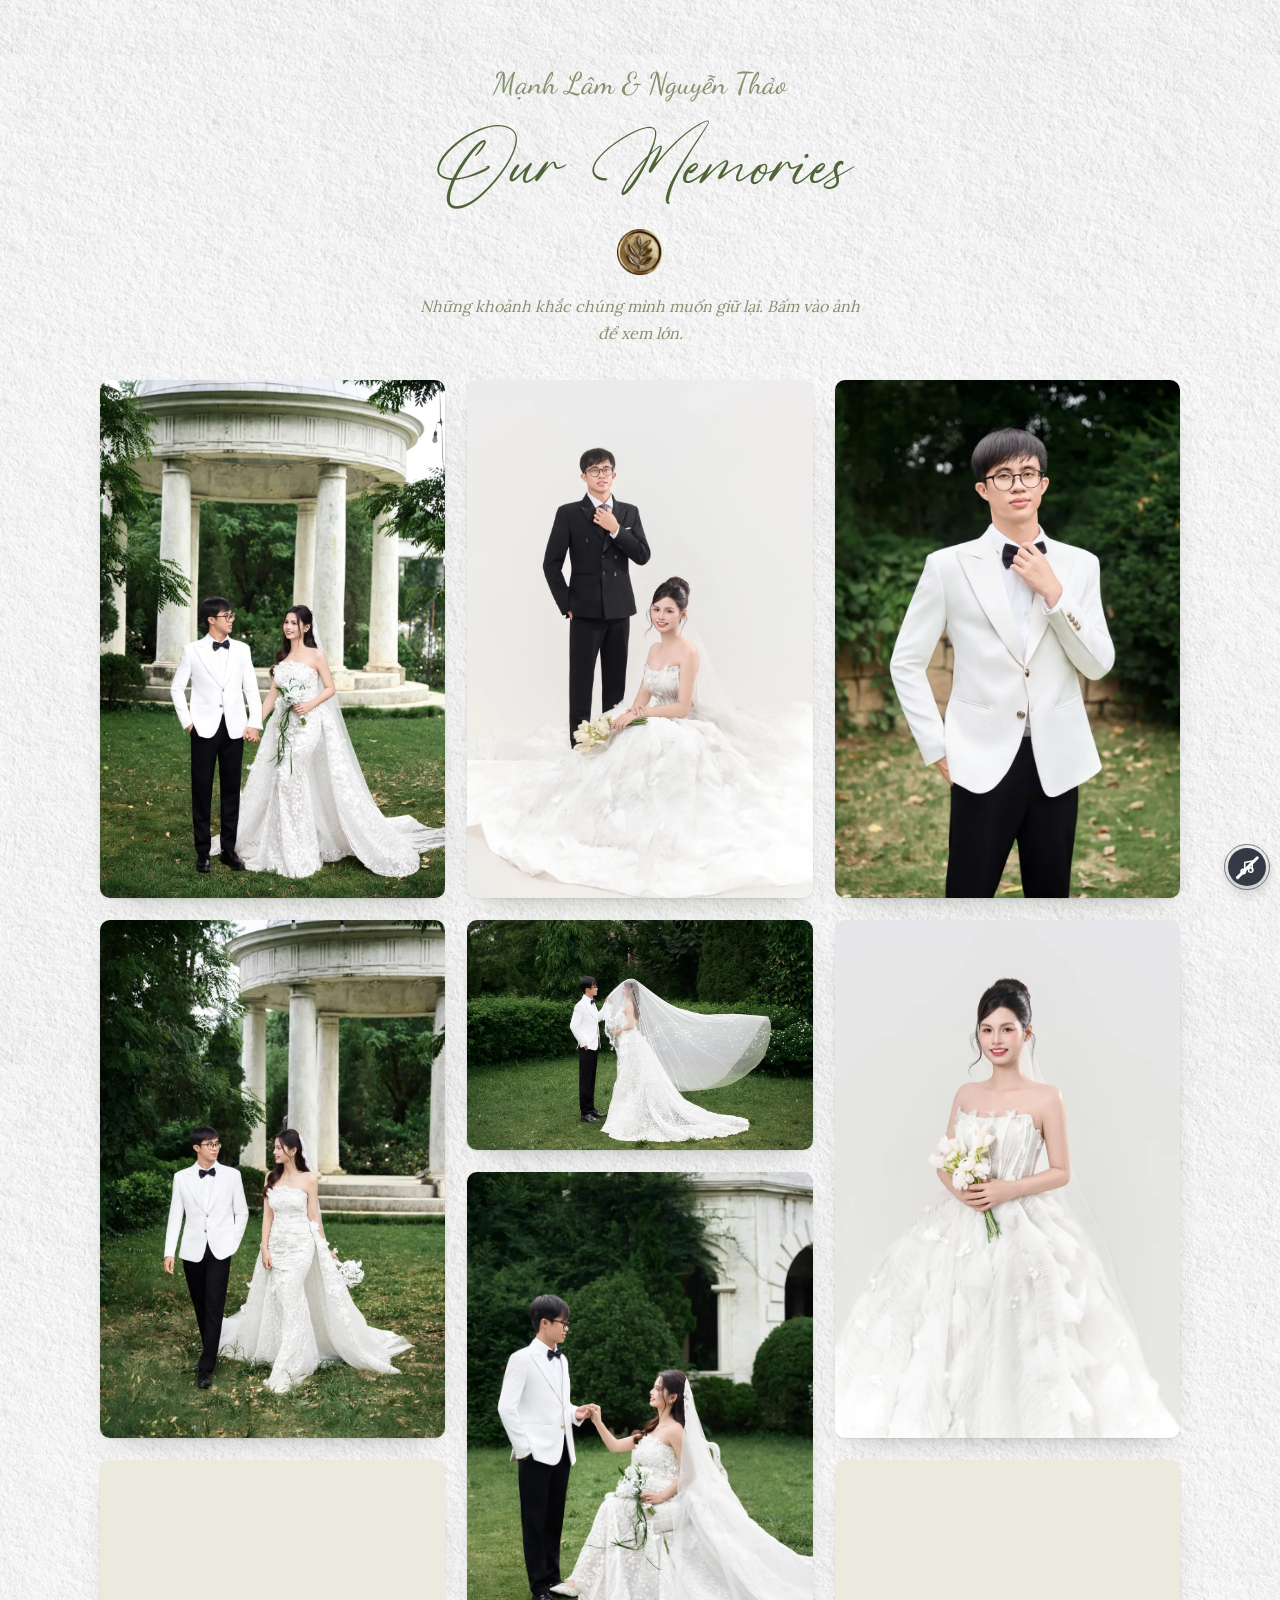
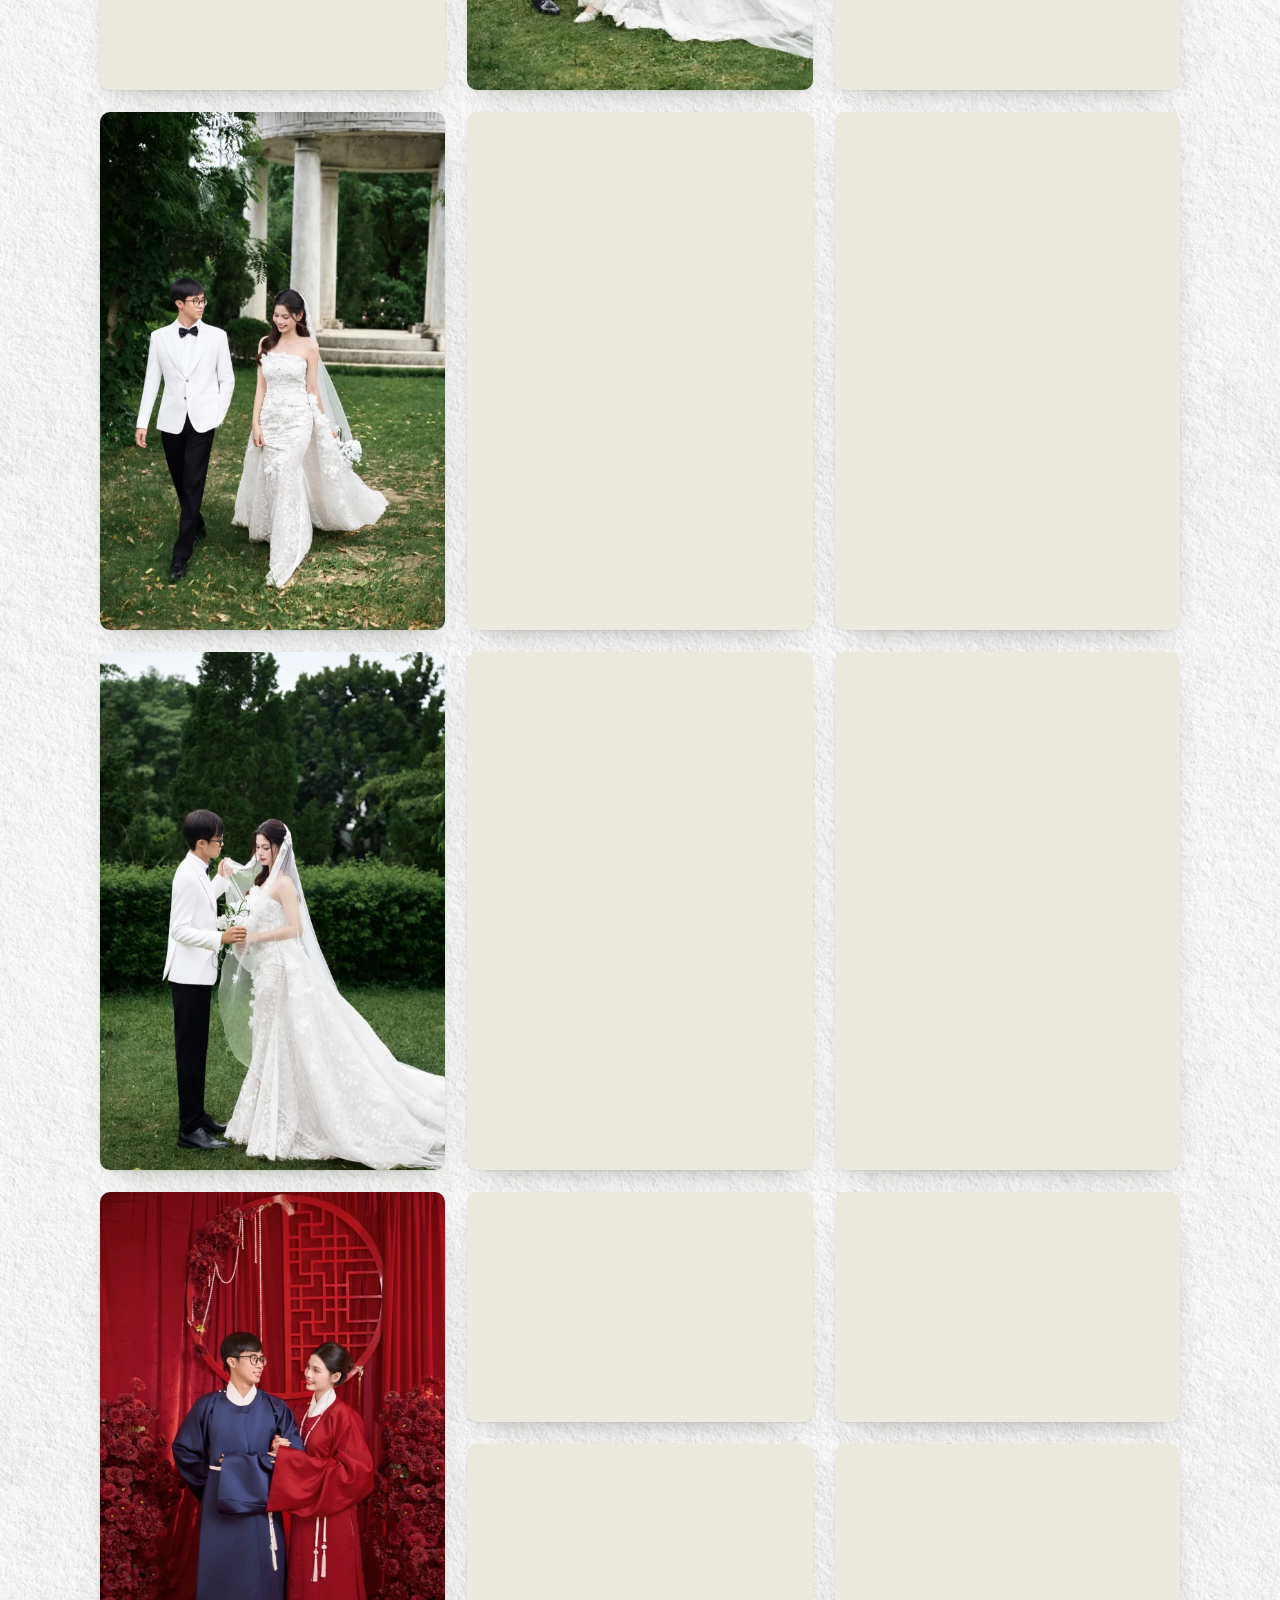
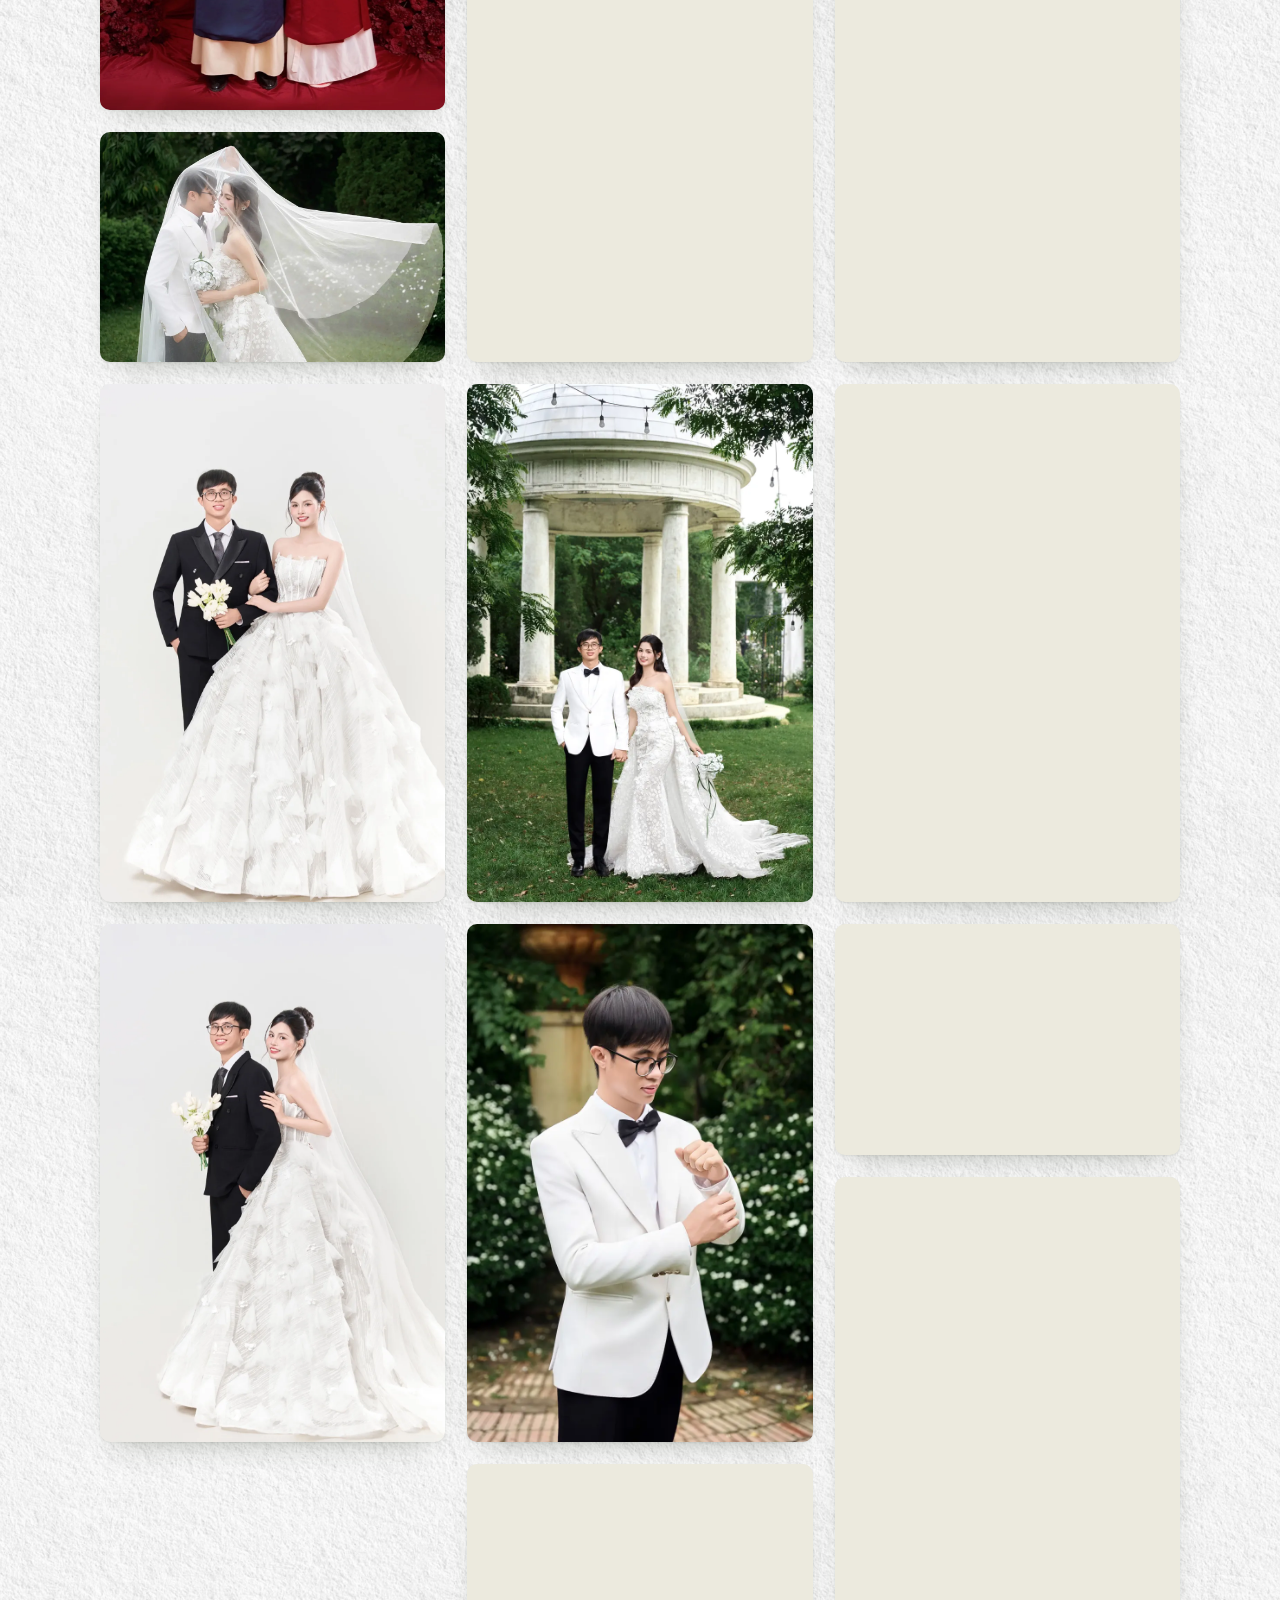
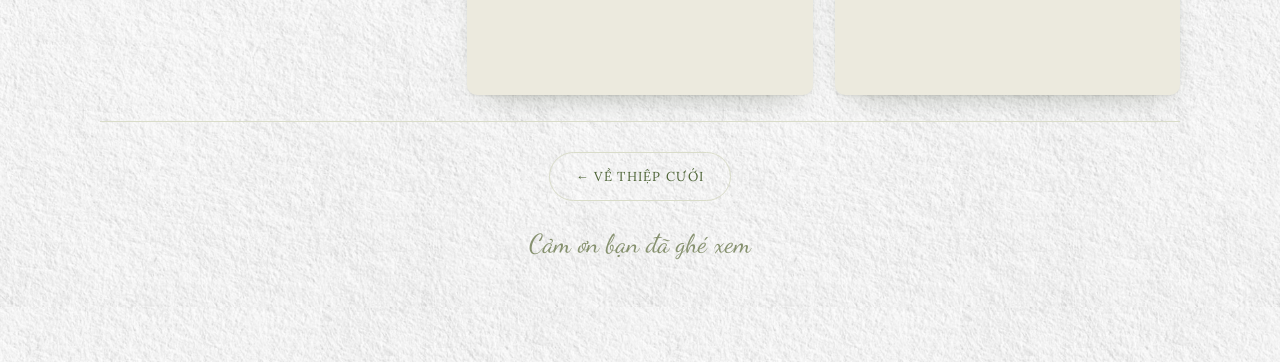
==== commit 3c99d473: "edit album" ====
--- a/album.html
+++ b/album.html
@@ -423,36 +423,36 @@
           height="46"
         />
         <p class="standfirst">
-          Trọn bộ 29 khoảnh khắc của chúng mình. Bấm vào ảnh để xem lớn.
+          Những khoảnh khắc chúng mình muốn giữ lại. Bấm vào ảnh để xem lớn.
         </p>
       </header>
 
       <main class="gallery">
         <figure class="shot reveal"><button type="button"><img src="asset/images/album-01.webp" width="1000" height="1500" loading="lazy" decoding="async" alt="Cô dâu chú rể bên hàng cột trắng trong vườn" /></button></figure>
         <figure class="shot reveal"><button type="button"><img src="asset/images/album-02.webp" width="1000" height="1500" loading="lazy" decoding="async" alt="Cô dâu chú rể dắt tay nhau dạo trong vườn" /></button></figure>
+        <figure class="shot reveal"><button type="button"><img src="asset/images/album-09.webp" width="1200" height="800" loading="lazy" decoding="async" alt="Hai người cùng tung voan cưới trong vườn" /></button></figure>
         <figure class="shot reveal"><button type="button"><img src="asset/images/album-03.webp" width="1000" height="1500" loading="lazy" decoding="async" alt="Cô dâu chú rể sánh bước dưới vòm cây" /></button></figure>
         <figure class="shot reveal"><button type="button"><img src="asset/images/album-04.webp" width="1000" height="1500" loading="lazy" decoding="async" alt="Chú rể chỉnh voan cho cô dâu trên thảm cỏ" /></button></figure>
         <figure class="shot reveal"><button type="button"><img src="asset/images/album-05.webp" width="1000" height="1500" loading="lazy" decoding="async" alt="Cô dâu chú rể trong trang phục truyền thống trên nền đỏ" /></button></figure>
+        <figure class="shot reveal"><button type="button"><img src="asset/images/album-10.webp" width="1200" height="800" loading="lazy" decoding="async" alt="Chú rể nghiêng người bên cô dâu dưới lớp voan" /></button></figure>
         <figure class="shot reveal"><button type="button"><img src="asset/images/album-06.webp" width="1000" height="1500" loading="lazy" decoding="async" alt="Cô dâu chú rể chụp trong studio nền trắng" /></button></figure>
         <figure class="shot reveal"><button type="button"><img src="asset/images/album-07.webp" width="1000" height="1500" loading="lazy" decoding="async" alt="Cô dâu tựa vai chú rể, ảnh studio nền trắng" /></button></figure>
         <figure class="shot reveal"><button type="button"><img src="asset/images/album-08.webp" width="1000" height="1500" loading="lazy" decoding="async" alt="Cô dâu ngồi xoè váy, chú rể đứng bên cạnh" /></button></figure>
-        <figure class="shot reveal"><button type="button"><img src="asset/images/album-09.webp" width="1200" height="800" loading="lazy" decoding="async" alt="Hai người cùng tung voan cưới trong vườn" /></button></figure>
-        <figure class="shot reveal"><button type="button"><img src="asset/images/album-10.webp" width="1200" height="800" loading="lazy" decoding="async" alt="Chú rể nghiêng người bên cô dâu dưới lớp voan" /></button></figure>
         <figure class="shot reveal"><button type="button"><img src="asset/images/album-11.webp" width="1200" height="800" loading="lazy" decoding="async" alt="Voan cưới bay trong gió trên thảm cỏ" /></button></figure>
-        <figure class="shot reveal"><button type="button"><img src="asset/images/album-12.webp" width="1200" height="800" loading="lazy" decoding="async" alt="Chú rể quỳ xuống chỉnh tà váy cho cô dâu" /></button></figure>
-        <figure class="shot reveal"><button type="button"><img src="asset/images/album-13.webp" width="1200" height="800" loading="lazy" decoding="async" alt="Khoảnh khắc cận cảnh hai người bên bó hoa cưới" /></button></figure>
-        <figure class="shot reveal"><button type="button"><img src="asset/images/album-14.webp" width="1200" height="800" loading="lazy" decoding="async" alt="Cô dâu chú rể trò chuyện dưới chiếc dù trắng" /></button></figure>
-        <figure class="shot reveal"><button type="button"><img src="asset/images/album-15.webp" width="1200" height="800" loading="lazy" decoding="async" alt="Hai người che dù trắng giữa vườn cây xanh" /></button></figure>
         <figure class="shot reveal"><button type="button"><img src="asset/images/album-16.webp" width="800" height="1200" loading="lazy" decoding="async" alt="Chú rể nâng tay cô dâu trên thảm cỏ" /></button></figure>
         <figure class="shot reveal"><button type="button"><img src="asset/images/album-17.webp" width="800" height="1200" loading="lazy" decoding="async" alt="Cô dâu quay lưng, voan dài trải trên cỏ" /></button></figure>
         <figure class="shot reveal"><button type="button"><img src="asset/images/album-18.webp" width="800" height="1200" loading="lazy" decoding="async" alt="Cô dâu chú rể bên nhau dưới dù trắng" /></button></figure>
+        <figure class="shot reveal"><button type="button"><img src="asset/images/album-12.webp" width="1200" height="800" loading="lazy" decoding="async" alt="Chú rể quỳ xuống chỉnh tà váy cho cô dâu" /></button></figure>
         <figure class="shot reveal"><button type="button"><img src="asset/images/album-19.webp" width="800" height="1200" loading="lazy" decoding="async" alt="Cô dâu một mình giữa vườn hoa trắng" /></button></figure>
         <figure class="shot reveal"><button type="button"><img src="asset/images/album-20.webp" width="800" height="1200" loading="lazy" decoding="async" alt="Cô dâu chú rể trước dãy cột của nhà vòm" /></button></figure>
         <figure class="shot reveal"><button type="button"><img src="asset/images/album-21.webp" width="800" height="1200" loading="lazy" decoding="async" alt="Chân dung chú rể chỉnh tay áo" /></button></figure>
+        <figure class="shot reveal"><button type="button"><img src="asset/images/album-13.webp" width="1200" height="800" loading="lazy" decoding="async" alt="Khoảnh khắc cận cảnh hai người bên bó hoa cưới" /></button></figure>
         <figure class="shot reveal"><button type="button"><img src="asset/images/album-22.webp" width="800" height="1200" loading="lazy" decoding="async" alt="Chân dung chú rể trong vườn" /></button></figure>
         <figure class="shot reveal"><button type="button"><img src="asset/images/album-23.webp" width="800" height="1200" loading="lazy" decoding="async" alt="Chân dung cô dâu cầm hoa cưới" /></button></figure>
+        <figure class="shot reveal"><button type="button"><img src="asset/images/album-14.webp" width="1200" height="800" loading="lazy" decoding="async" alt="Cô dâu chú rể trò chuyện dưới chiếc dù trắng" /></button></figure>
         <figure class="shot reveal"><button type="button"><img src="asset/images/album-24.webp" width="800" height="1200" loading="lazy" decoding="async" alt="Cô dâu trong chiếc váy xoè, ảnh studio" /></button></figure>
         <figure class="shot reveal"><button type="button"><img src="asset/images/album-25.webp" width="800" height="1200" loading="lazy" decoding="async" alt="Cô dâu chú rể đứng cạnh nhau trong studio" /></button></figure>
+        <figure class="shot reveal"><button type="button"><img src="asset/images/album-15.webp" width="1200" height="800" loading="lazy" decoding="async" alt="Hai người che dù trắng giữa vườn cây xanh" /></button></figure>
         <figure class="shot reveal"><button type="button"><img src="asset/images/album-26.webp" width="800" height="1200" loading="lazy" decoding="async" alt="Chú rể vest đen bên cô dâu váy cưới trắng" /></button></figure>
         <figure class="shot reveal"><button type="button"><img src="asset/images/album-28.webp" width="800" height="1200" loading="lazy" decoding="async" alt="Chú rể cầm hoa đứng sau cô dâu" /></button></figure>
         <figure class="shot reveal"><button type="button"><img src="asset/images/album-29.webp" width="1200" height="800" loading="lazy" decoding="async" alt="Cô dâu chú rể cùng nhìn về phía ống kính" /></button></figure>
